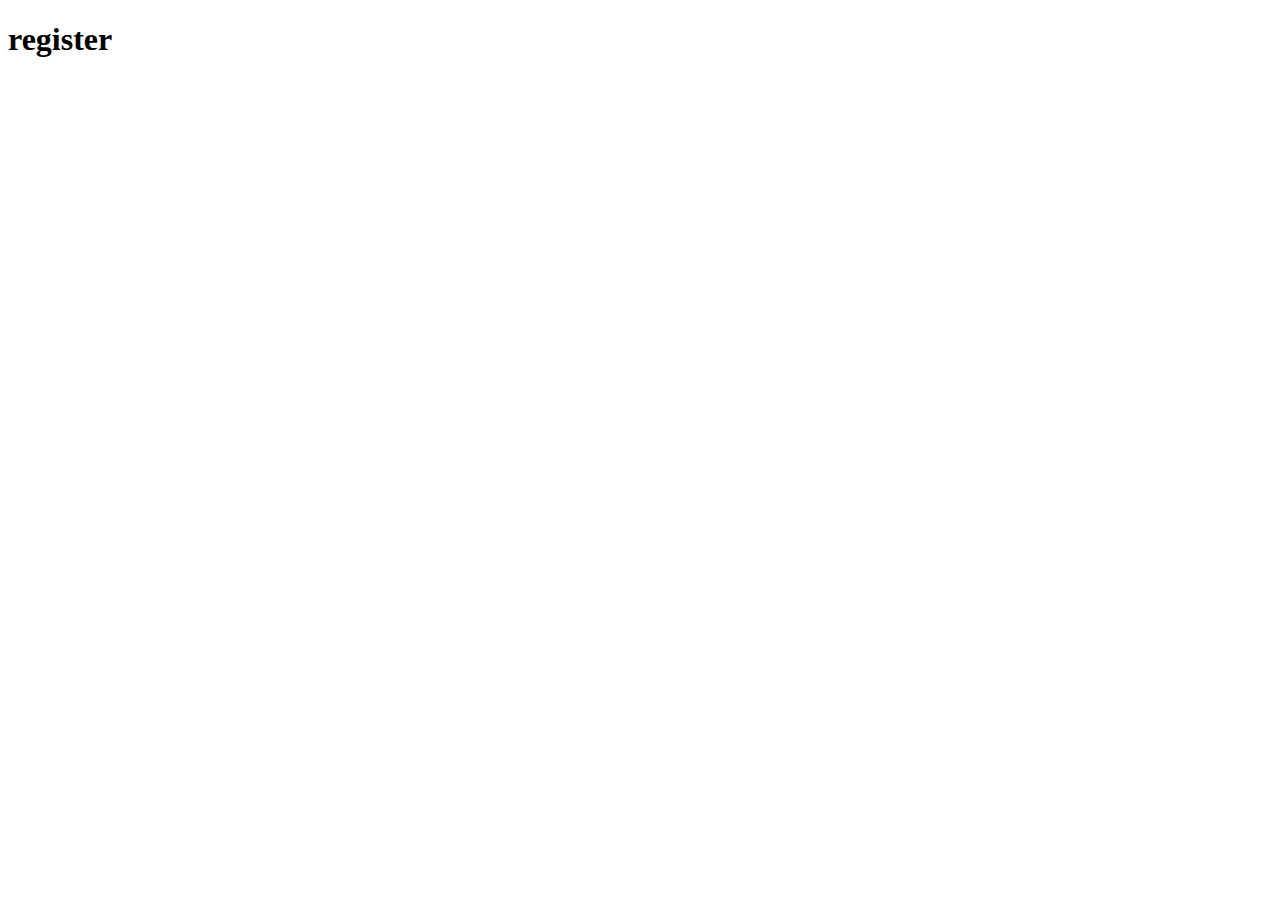
==== register.html @ 105cab08 "Implementação Create" ====
<!DOCTYPE html>
<html lang="pt-br">
<head>
    <meta charset="UTF-8">
    <meta http-equiv="X-UA-Compatible" content="IE=edge">
    <meta name="viewport" content="width=device-width, initial-scale=1.0">
    <title>register</title>
</head>
<body>
    <h1>register</h1>
</body>
</html>
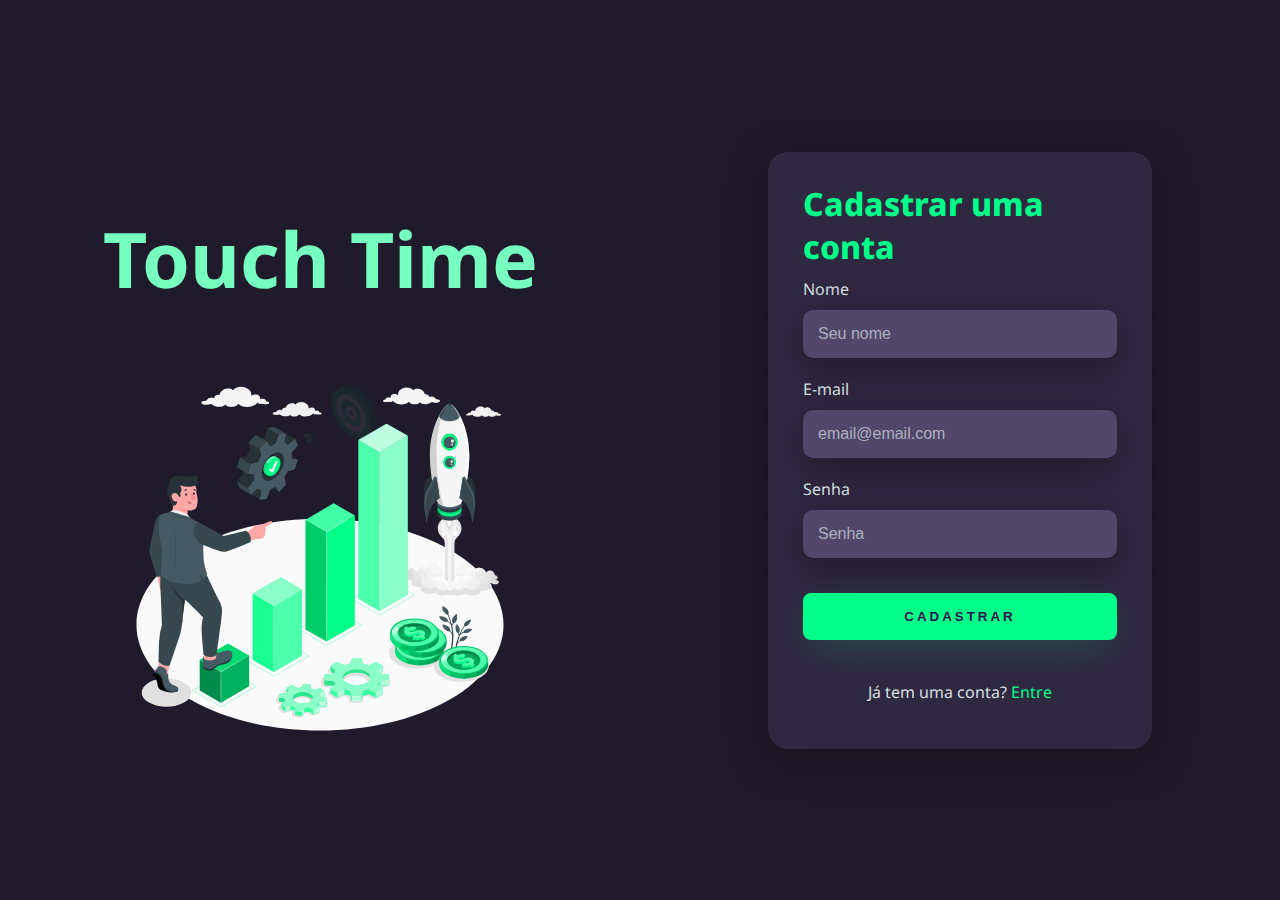
==== commit 12904356: "Finalizado o Caddastro" ====
--- a/register.html
+++ b/register.html
@@ -1,12 +1,37 @@
 <!DOCTYPE html>
 <html lang="pt-br">
-<head>
-    <meta charset="UTF-8">
-    <meta http-equiv="X-UA-Compatible" content="IE=edge">
-    <meta name="viewport" content="width=device-width, initial-scale=1.0">
-    <title>register</title>
-</head>
-<body>
-    <h1>register</h1>
-</body>
+  <head>
+    <meta charset="UTF-8" />
+    <meta http-equiv="X-UA-Compatible" content="IE=edge" />
+    <meta name="viewport" content="width=device-width, initial-scale=1.0" />
+    <link rel="stylesheet" href="style.css">
+    <title>Cadastro</title>
+  </head>
+  <body>
+    <div class="main-login">
+      <div class="left-login">
+        <h1>Touch Time</h1>
+        <img src="buuh.svg" class="left-login-image" alt="buuh animação">
+      </div>
+      <div class="right-login">
+        <div class="card-login">
+            <h1>Cadastrar uma conta</h1>
+            <div class="textfield">
+                <label for="usuario">Nome</label>
+                <input type="text" name="usuario" placeholder="Seu nome">
+            </div>
+            <div class="textfield">
+                <label for="email">E-mail</label>
+                <input type="text" name="usuario"  placeholder="email@email.com">
+            </div>
+            <div class="textfield">
+                <label for="senha">Senha</label>
+                <input type="password" name="senha" placeholder="Senha">
+            </div>
+            <button class="btn-login">Cadastrar</button>
+            <p>Já tem uma conta? <a class="links" href="/">Entre</a></p>
+        </div>
+      </div>
+    </div>
+  </body>
 </html>--- a/style.css
+++ b/style.css
@@ -0,0 +1,182 @@
+@import url('https://fonts.googleapis.com/css2?family=Noto+Sans:wght@400;700&display=swap');
+
+body {
+    margin: 0;
+    font-family: 'Noto Sans', sans-serif;
+}
+
+body * {
+    box-sizing: border-box;
+    text-decoration: none;
+}
+
+.main-login {
+    width: 100vw;
+    height: 100vh;
+    background: #201b2c;
+    display: flex;
+    justify-content: center;
+    align-items: center;
+}
+
+.left-login{
+    width: 50vw;
+    height: 100vh;
+    display: flex;
+    justify-content: center;
+    align-items: center;
+    flex-direction: column;
+}
+
+.left-login > h1 {
+    font-size: 6vw;
+    color: #77ffc0;
+    
+}
+
+.left-login-image {
+    width: 30vw;
+}
+
+.right-login{
+    width: 50vw;
+    height: 100vh;
+    display: flex;
+    justify-content: center;
+    align-items: center;
+}
+
+.card-login{
+    width: 60%;
+    display: flex;
+    justify-content: center;
+    align-items: center;
+    flex-direction: column;
+    padding: 30px 35px;
+    background: #2f2841;
+    border-radius: 20px;
+    box-shadow: 0px 10px 40px #00000056;
+    animation: go-back 2.0s;
+}
+
+.card-login > h1 {
+    color: #00ff88;
+    font-weight: 800;
+    margin: 0;
+}
+
+.textfield {
+    width: 100%;
+    display: flex;
+    justify-content: center;
+    align-items: flex-start;
+    flex-direction: column;
+    margin: 10px 0px;
+}
+
+.textfield > input {
+    width: 100%;
+    border: none;
+    border-radius: 10px;
+    padding: 15px;
+    background: #514869;
+    color: #f0ffffde;
+    font-size: 12pt;
+    box-shadow: 0px 10px 40px #00000056;
+    outline: none;
+    box-sizing: border-box;
+}
+
+.textfield > label {
+    color: #f0ffffde;
+    margin-bottom: 10px;
+}
+
+p {
+    color: #f0ffffde;
+}
+
+p a {
+    color: #00ff88;
+}
+
+.textfield > input::placeholder {
+    color: #f0ffff94;
+}
+
+.btn-login{
+    width: 100%;
+    padding: 16px 0px;
+    margin: 25px;
+    border: none;
+    border-radius: 8px;
+    outline: none;
+    text-transform: uppercase;
+    font-weight: 800;
+    letter-spacing: 3px;
+    color: #2b134b;
+    background: #00ff88;
+    cursor: pointer;
+    box-shadow: 0px 10px 40px -12px #00ff8052;
+}
+
+@media only screen and (max-width: 950px){
+    .card-login {
+        width: 85%;
+    }
+}
+
+@media only screen and (max-width: 600px){
+    .main-login {
+        flex-direction:column;
+    }
+    .left-login {
+     width: 100%;
+     height: auto;   
+    }
+    .left-login > h1 {
+        display: none;
+    }
+    .rigth-login {
+     width: 100%;
+     height: auto;   
+    }
+    .left-login-image {
+        width: 50vw;
+    }
+    .card-login {
+        width: 90%;
+    }
+}
+
+/* ------- Parte de efeitos do css --------  */
+
+@keyframes flipTitle {
+    from {
+      transform: rotateX(90deg);
+    }
+  
+    to {
+      transform: rotateX(0deg);
+    }
+  }
+  
+  @keyframes go-back {
+    0% {
+      transform: translateX(635px);
+    }
+  
+    100% {
+      transform: translateX(0);
+    }
+  }
+  
+  @keyframes slide {
+    from {
+      opacity: -5;
+    }
+  
+    to {
+      opacity: 1;
+    }
+  }